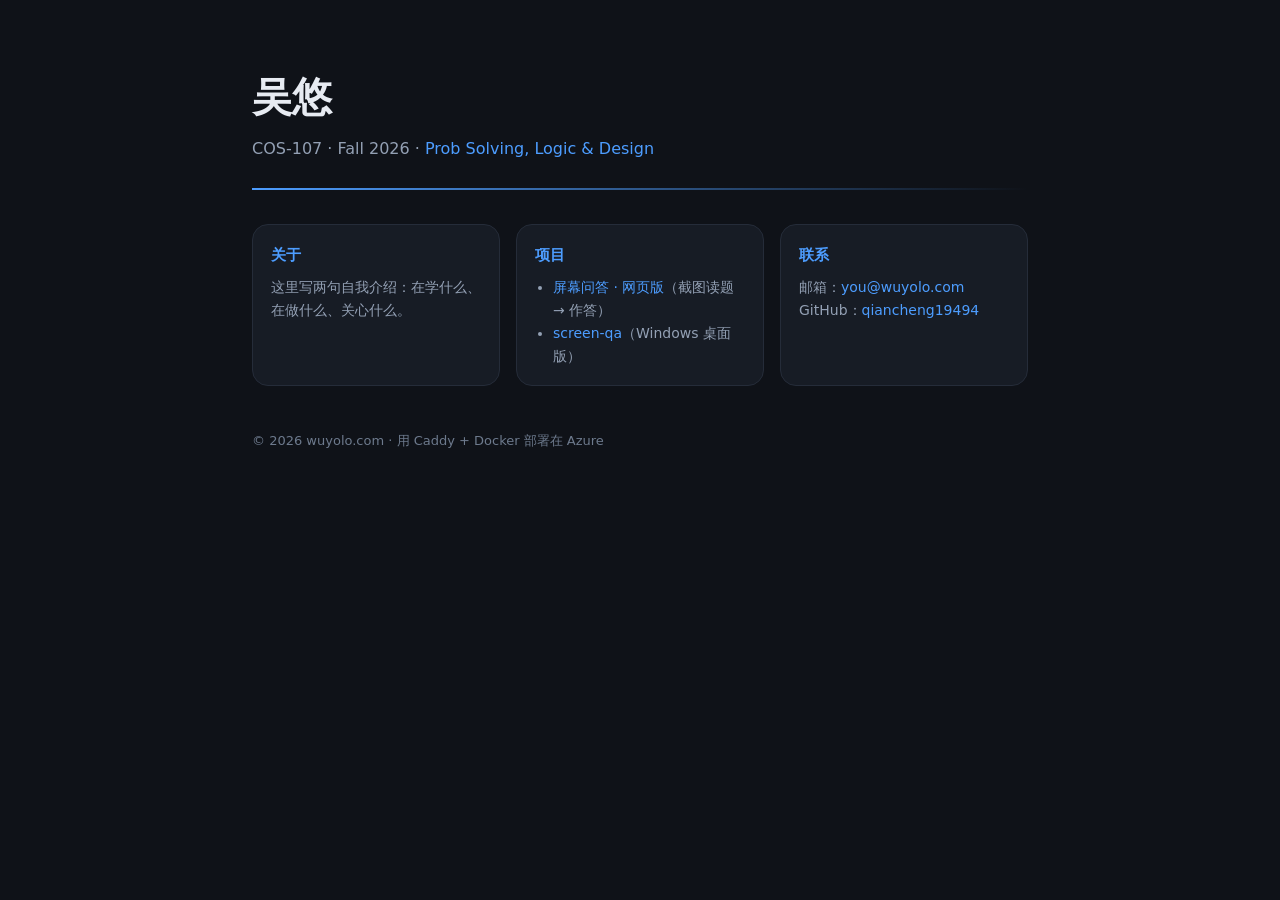
==== server/home/index.html @ 06dce641 "个人主页 + 二级页站点结构" ====
<!doctype html>
<html lang="zh-CN">
<head>
<meta charset="utf-8">
<meta name="viewport" content="width=device-width,initial-scale=1">
<title>吴悠 · 个人主页</title>
<style>
  :root{--bg:#0f1218;--card:#171c25;--line:#252c39;--text:#e7ebf2;--dim:#93a0b4;--accent:#4d9dff}
  *{box-sizing:border-box}
  body{margin:0;background:var(--bg);color:var(--text);
       font:16px/1.65 "Segoe UI","Microsoft YaHei UI",system-ui,sans-serif}
  .wrap{max-width:820px;margin:0 auto;padding:64px 22px 80px}
  h1{font-size:40px;margin:0 0 6px;letter-spacing:-.5px}
  .sub{color:var(--dim);margin:0 0 26px}
  .accent{color:var(--accent)}
  .bar{height:2px;background:linear-gradient(90deg,var(--accent),transparent);margin:26px 0 34px}
  .grid{display:grid;gap:16px;grid-template-columns:repeat(auto-fit,minmax(230px,1fr))}
  .card{background:var(--card);border:1px solid var(--line);border-radius:16px;padding:18px 18px 16px}
  .card h2{font-size:15px;margin:0 0 8px;color:var(--accent);font-weight:600}
  .card p{margin:0;color:var(--dim);font-size:14px}
  ul{margin:8px 0 0;padding-left:18px;color:var(--dim);font-size:14px}
  a{color:var(--accent);text-decoration:none}
  a:hover{text-decoration:underline}
  footer{margin-top:44px;color:#6d7a8d;font-size:13px}
</style>
</head>
<body>
<div class="wrap">
  <h1>吴悠</h1>
  <p class="sub">COS-107 · Fall 2026 · <span class="accent">Prob Solving, Logic &amp; Design</span></p>
  <div class="bar"></div>

  <div class="grid">
    <div class="card">
      <h2>关于</h2>
      <p>这里写两句自我介绍：在学什么、在做什么、关心什么。<br>
      <!-- TODO: 改成你自己的话 --></p>
    </div>
    <div class="card">
      <h2>项目</h2>
      <ul>
        <li><a href="https://q.wuyolo.com/">屏幕问答 · 网页版</a>（截图读题 → 作答）</li>
        <li><a href="https://github.com/qiancheng19494/screen-qa">screen-qa</a>（Windows 桌面版）</li>
        <!-- TODO: 加你自己的项目 -->
      </ul>
    </div>
    <div class="card">
      <h2>联系</h2>
      <p>邮箱：<a href="mailto:you@wuyolo.com">you@wuyolo.com</a><br>
      GitHub：<a href="https://github.com/qiancheng19494">qiancheng19494</a><br>
      <!-- TODO: 换成真实联系方式 --></p>
    </div>
  </div>

  <footer>© <span id="y"></span> wuyolo.com · 用 Caddy + Docker 部署在 Azure</footer>
</div>
<script>document.getElementById('y').textContent = new Date().getFullYear();</script>
</body>
</html>
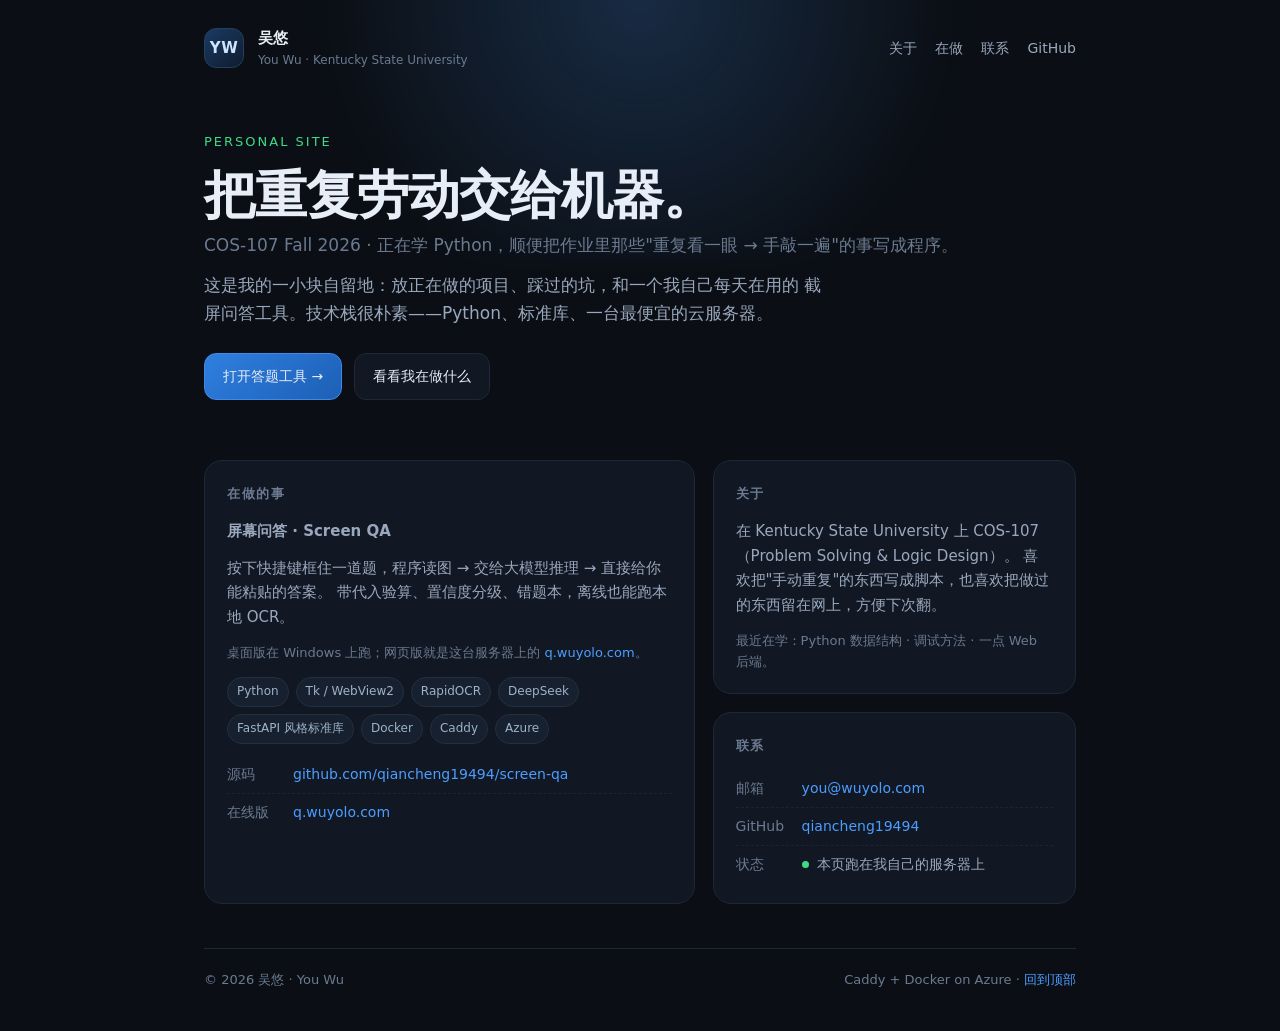
==== commit 4f921659: "home 主页升级" ====
--- a/server/home/index.html
+++ b/server/home/index.html
@@ -1,59 +1,175 @@
-<!doctype html>
-<html lang="zh-CN">
-<head>
-<meta charset="utf-8">
-<meta name="viewport" content="width=device-width,initial-scale=1">
-<title>吴悠 · 个人主页</title>
-<style>
-  :root{--bg:#0f1218;--card:#171c25;--line:#252c39;--text:#e7ebf2;--dim:#93a0b4;--accent:#4d9dff}
-  *{box-sizing:border-box}
-  body{margin:0;background:var(--bg);color:var(--text);
-       font:16px/1.65 "Segoe UI","Microsoft YaHei UI",system-ui,sans-serif}
-  .wrap{max-width:820px;margin:0 auto;padding:64px 22px 80px}
-  h1{font-size:40px;margin:0 0 6px;letter-spacing:-.5px}
-  .sub{color:var(--dim);margin:0 0 26px}
-  .accent{color:var(--accent)}
-  .bar{height:2px;background:linear-gradient(90deg,var(--accent),transparent);margin:26px 0 34px}
-  .grid{display:grid;gap:16px;grid-template-columns:repeat(auto-fit,minmax(230px,1fr))}
-  .card{background:var(--card);border:1px solid var(--line);border-radius:16px;padding:18px 18px 16px}
-  .card h2{font-size:15px;margin:0 0 8px;color:var(--accent);font-weight:600}
-  .card p{margin:0;color:var(--dim);font-size:14px}
-  ul{margin:8px 0 0;padding-left:18px;color:var(--dim);font-size:14px}
-  a{color:var(--accent);text-decoration:none}
-  a:hover{text-decoration:underline}
-  footer{margin-top:44px;color:#6d7a8d;font-size:13px}
-</style>
-</head>
-<body>
-<div class="wrap">
-  <h1>吴悠</h1>
-  <p class="sub">COS-107 · Fall 2026 · <span class="accent">Prob Solving, Logic &amp; Design</span></p>
-  <div class="bar"></div>
-
-  <div class="grid">
-    <div class="card">
-      <h2>关于</h2>
-      <p>这里写两句自我介绍：在学什么、在做什么、关心什么。<br>
-      <!-- TODO: 改成你自己的话 --></p>
-    </div>
-    <div class="card">
-      <h2>项目</h2>
-      <ul>
-        <li><a href="https://q.wuyolo.com/">屏幕问答 · 网页版</a>（截图读题 → 作答）</li>
-        <li><a href="https://github.com/qiancheng19494/screen-qa">screen-qa</a>（Windows 桌面版）</li>
-        <!-- TODO: 加你自己的项目 -->
-      </ul>
-    </div>
-    <div class="card">
-      <h2>联系</h2>
-      <p>邮箱：<a href="mailto:you@wuyolo.com">you@wuyolo.com</a><br>
-      GitHub：<a href="https://github.com/qiancheng19494">qiancheng19494</a><br>
-      <!-- TODO: 换成真实联系方式 --></p>
-    </div>
-  </div>
-
-  <footer>© <span id="y"></span> wuyolo.com · 用 Caddy + Docker 部署在 Azure</footer>
-</div>
-<script>document.getElementById('y').textContent = new Date().getFullYear();</script>
-</body>
-</html>
+<!doctype html>
+<html lang="zh-CN">
+<head>
+<meta charset="utf-8">
+<meta name="viewport" content="width=device-width, initial-scale=1">
+<title>吴悠 · You Wu</title>
+<meta name="description" content="吴悠的个人主页：COS-107 学习记录，和几个把重复劳动交给机器的小工具。">
+<style>
+  :root{
+    --bg:#0b0f15; --card:#111823; --line:#1e2836; --text:#e8eef8;
+    --dim:#9aa8bd; --muted:#6b7a90; --accent:#4d9dff; --green:#3ddc84;
+  }
+  *{box-sizing:border-box}
+  html,body{margin:0;padding:0}
+  body{
+    background:var(--bg); color:var(--text);
+    font:16px/1.65 "Microsoft YaHei UI","Segoe UI",system-ui,-apple-system,sans-serif;
+    -webkit-font-smoothing:antialiased; overflow-x:hidden;
+  }
+  a{color:var(--accent); text-decoration:none}
+  a:hover{text-decoration:underline}
+  .wrap{max-width:920px; margin:0 auto; padding:0 24px}
+  /* 顶部光晕 */
+  .glow{
+    position:fixed; top:-260px; left:50%; transform:translateX(-50%);
+    width:900px; height:520px; pointer-events:none; z-index:0;
+    background:radial-gradient(circle at 50% 50%, rgba(77,157,255,.20), rgba(77,157,255,0) 62%);
+    filter:blur(12px);
+  }
+  header{position:relative; z-index:1; display:flex; align-items:center; gap:14px; padding:26px 0 6px}
+  .mono{
+    width:40px; height:40px; border-radius:12px; flex:0 0 auto;
+    background:linear-gradient(140deg,#1b3a63,#0f1c2e);
+    border:1px solid #24405f; display:grid; place-items:center;
+    font-weight:700; letter-spacing:.5px; color:#cfe4ff; font-size:15px;
+  }
+  .brand strong{display:block; font-size:15px; letter-spacing:.3px}
+  .brand span{display:block; font-size:12px; color:var(--muted)}
+  nav{margin-left:auto; display:flex; gap:18px; font-size:14px}
+  nav a{color:var(--dim)}
+  nav a:hover{color:var(--text); text-decoration:none}
+
+  main{position:relative; z-index:1}
+  .hero{padding:54px 0 34px}
+  .eyebrow{color:var(--green); font-size:13px; letter-spacing:2px; text-transform:uppercase; margin:0 0 14px}
+  h1{font-size:52px; line-height:1.12; margin:0 0 16px; letter-spacing:-1px}
+  h1 small{display:block; font-size:17px; color:var(--muted); letter-spacing:0; margin-top:12px; font-weight:400}
+  .lead{font-size:17px; color:var(--dim); max-width:620px; margin:0 0 26px}
+  .cta{display:flex; flex-wrap:wrap; gap:12px}
+  .btn{
+    display:inline-flex; align-items:center; gap:8px; padding:11px 18px; border-radius:12px;
+    border:1px solid var(--line); background:var(--card); color:var(--text);
+    font-size:14px; transition:transform .15s ease, border-color .15s ease, background .15s ease;
+  }
+  .btn:hover{transform:translateY(-2px); border-color:#2f4a6b; text-decoration:none}
+  .btn.primary{background:linear-gradient(140deg,#2f7fe0,#1d5fb5); border-color:#3f8ae8}
+  .btn.primary:hover{background:linear-gradient(140deg,#3a8cf0,#2569c4)}
+
+  .grid{display:grid; grid-template-columns:1.35fr 1fr; gap:18px; margin:26px 0 10px}
+  .card{
+    background:var(--card); border:1px solid var(--line); border-radius:18px; padding:22px 22px 20px;
+    transition:transform .18s ease, border-color .18s ease;
+  }
+  .card:hover{transform:translateY(-3px); border-color:#2b3f59}
+  .card h2{font-size:13px; letter-spacing:1.6px; text-transform:uppercase; color:var(--muted); margin:0 0 14px}
+  .card p{margin:0 0 12px; color:var(--dim); font-size:15px}
+  .card p:last-child{margin-bottom:0}
+  .proj-title{font-size:18px; font-weight:600; margin:0 0 6px; color:var(--text)}
+  .tags{display:flex; flex-wrap:wrap; gap:7px; margin:14px 0 4px}
+  .tag{
+    font-size:12px; padding:4px 9px; border-radius:999px;
+    background:#16202e; border:1px solid #22303f; color:#9fb2c8;
+  }
+  .links{list-style:none; padding:0; margin:12px 0 0; font-size:14px}
+  .links li{padding:7px 0; border-bottom:1px dashed #1b2532; color:var(--dim)}
+  .links li:last-child{border-bottom:0}
+  .links span{color:var(--muted); display:inline-block; min-width:66px}
+  .links span.dot{min-width:0}
+  .dot{display:inline-block; width:7px; height:7px; border-radius:50%; background:var(--green); margin-right:8px; vertical-align:1px}
+
+  footer{position:relative; z-index:1; margin:44px 0 40px; padding-top:20px; border-top:1px solid var(--line);
+         display:flex; flex-wrap:wrap; gap:10px; color:var(--muted); font-size:13px}
+  footer .right{margin-left:auto}
+  @media (max-width:760px){
+    .grid{grid-template-columns:1fr}
+    h1{font-size:38px}
+    .hero{padding:36px 0 22px}
+    nav{gap:12px; font-size:13px}
+  }
+</style>
+</head>
+<body>
+<div class="glow" id="top"></div>
+
+<div class="wrap">
+  <header>
+    <div class="mono">YW</div>
+    <div class="brand"><strong>吴悠</strong><span>You Wu · Kentucky State University</span></div>
+    <nav>
+      <a href="#about">关于</a>
+      <a href="#work">在做</a>
+      <a href="#contact">联系</a>
+      <a href="https://github.com/qiancheng19494" target="_blank" rel="noopener">GitHub</a>
+    </nav>
+  </header>
+
+  <main>
+    <section class="hero">
+      <p class="eyebrow">Personal site</p>
+      <h1>把重复劳动交给机器。<small>COS-107 Fall 2026 · 正在学 Python，顺便把作业里那些"重复看一眼 → 手敲一遍"的事写成程序。</small></h1>
+      <p class="lead">
+        这是我的一小块自留地：放正在做的项目、踩过的坑，和一个我自己每天在用的
+        截屏问答工具。技术栈很朴素——Python、标准库、一台最便宜的云服务器。
+      </p>
+      <div class="cta">
+        <a class="btn primary" href="https://q.wuyolo.com" target="_blank" rel="noopener">打开答题工具 →</a>
+        <a class="btn" href="#work">看看我在做什么</a>
+      </div>
+    </section>
+
+    <section class="grid">
+      <article class="card" id="work">
+        <h2>在做的事</h2>
+        <p class="proj-title">屏幕问答 · Screen QA</p>
+        <p>
+          按下快捷键框住一道题，程序读图 → 交给大模型推理 → 直接给你能粘贴的答案。
+          带代入验算、置信度分级、错题本，离线也能跑本地 OCR。
+        </p>
+        <p style="font-size:13px;color:var(--muted)">
+          桌面版在 Windows 上跑；网页版就是这台服务器上的
+          <a href="https://q.wuyolo.com" target="_blank" rel="noopener">q.wuyolo.com</a>。
+        </p>
+        <div class="tags">
+          <span class="tag">Python</span><span class="tag">Tk / WebView2</span>
+          <span class="tag">RapidOCR</span><span class="tag">DeepSeek</span>
+          <span class="tag">FastAPI 风格标准库</span><span class="tag">Docker</span>
+          <span class="tag">Caddy</span><span class="tag">Azure</span>
+        </div>
+        <ul class="links">
+          <li><span>源码</span><a href="https://github.com/qiancheng19494/screen-qa" target="_blank" rel="noopener">github.com/qiancheng19494/screen-qa</a></li>
+          <li><span>在线版</span><a href="https://q.wuyolo.com" target="_blank" rel="noopener">q.wuyolo.com</a></li>
+        </ul>
+      </article>
+
+      <div>
+        <article class="card" id="about" style="margin-bottom:18px">
+          <h2>关于</h2>
+          <p>
+            在 Kentucky State University 上 COS-107（Problem Solving &amp; Logic Design）。
+            喜欢把"手动重复"的东西写成脚本，也喜欢把做过的东西留在网上，方便下次翻。
+          </p>
+          <p style="font-size:13px;color:var(--muted)">
+            最近在学：Python 数据结构 · 调试方法 · 一点 Web 后端。
+          </p>
+        </article>
+
+        <article class="card" id="contact">
+          <h2>联系</h2>
+          <ul class="links">
+            <li><span>邮箱</span><a href="mailto:you@wuyolo.com">you@wuyolo.com</a></li>
+            <li><span>GitHub</span><a href="https://github.com/qiancheng19494" target="_blank" rel="noopener">qiancheng19494</a></li>
+            <li><span>状态</span><span class="dot"></span>本页跑在我自己的服务器上</li>
+          </ul>
+        </article>
+      </div>
+    </section>
+  </main>
+
+  <footer>
+    <div>© 2026 吴悠 · You Wu</div>
+    <div class="right">Caddy + Docker on Azure · <a href="#top">回到顶部</a></div>
+  </footer>
+</div>
+</body>
+</html>
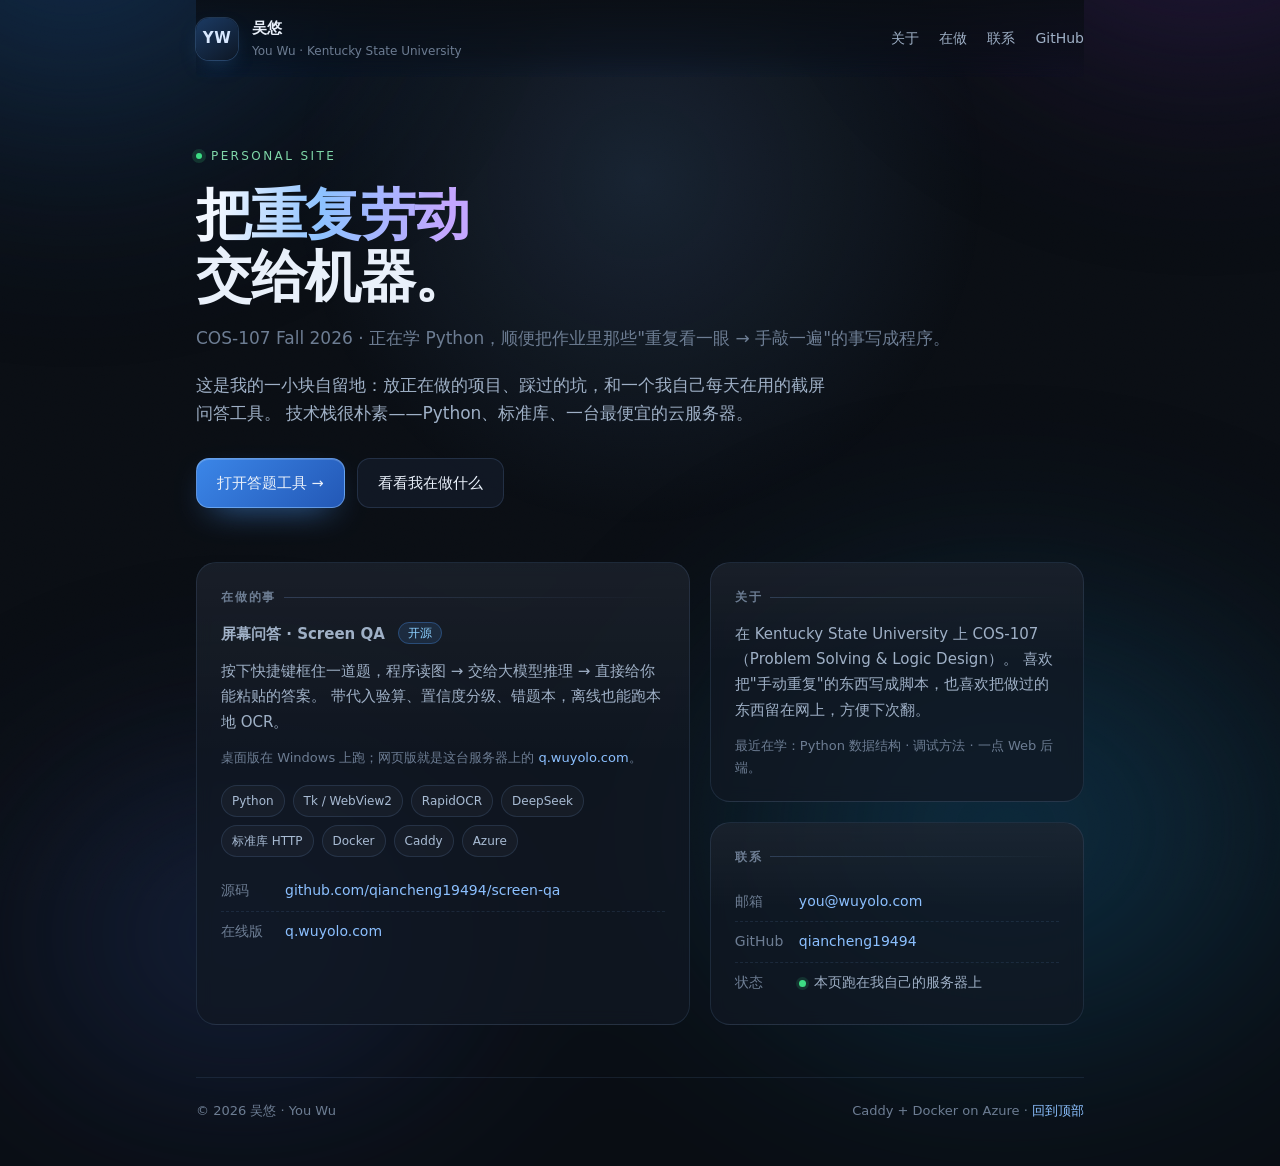
==== commit 3be6b2cf: "home 光晕特效" ====
--- a/server/home/index.html
+++ b/server/home/index.html
@@ -5,92 +5,203 @@
 <meta name="viewport" content="width=device-width, initial-scale=1">
 <title>吴悠 · You Wu</title>
 <meta name="description" content="吴悠的个人主页：COS-107 学习记录，和几个把重复劳动交给机器的小工具。">
+<meta name="theme-color" content="#0b0f15">
 <style>
   :root{
-    --bg:#0b0f15; --card:#111823; --line:#1e2836; --text:#e8eef8;
-    --dim:#9aa8bd; --muted:#6b7a90; --accent:#4d9dff; --green:#3ddc84;
+    --bg:#0a0e14; --card:rgba(17,24,35,.72); --line:rgba(120,160,220,.14);
+    --text:#e9f0fa; --dim:#9fb0c6; --muted:#6d7d93;
+    --accent:#4d9dff; --violet:#a78bfa; --green:#3ddc84;
+    --mx:50vw; --my:20vh;
   }
   *{box-sizing:border-box}
+  html{scroll-behavior:smooth}
   html,body{margin:0;padding:0}
   body{
-    background:var(--bg); color:var(--text);
-    font:16px/1.65 "Microsoft YaHei UI","Segoe UI",system-ui,-apple-system,sans-serif;
-    -webkit-font-smoothing:antialiased; overflow-x:hidden;
-  }
-  a{color:var(--accent); text-decoration:none}
+    background:var(--bg); color:var(--text); overflow-x:hidden;
+    font:16px/1.68 "Microsoft YaHei UI","Segoe UI",system-ui,-apple-system,sans-serif;
+    -webkit-font-smoothing:antialiased; overflow-wrap:anywhere;
+  }
+  a{color:#8cc0ff; text-decoration:none}
   a:hover{text-decoration:underline}
-  .wrap{max-width:920px; margin:0 auto; padding:0 24px}
-  /* 顶部光晕 */
-  .glow{
-    position:fixed; top:-260px; left:50%; transform:translateX(-50%);
-    width:900px; height:520px; pointer-events:none; z-index:0;
-    background:radial-gradient(circle at 50% 50%, rgba(77,157,255,.20), rgba(77,157,255,0) 62%);
-    filter:blur(12px);
-  }
-  header{position:relative; z-index:1; display:flex; align-items:center; gap:14px; padding:26px 0 6px}
+
+  /* ---------- 背景三层：网格光斑 / 光晕 / 噪点 ---------- */
+  .mesh{
+    position:fixed; inset:-25% -15%; z-index:0; pointer-events:none;
+    filter:blur(90px); opacity:.74;
+    background:
+      radial-gradient(36% 40% at 16% 10%, #17406f 0%, transparent 62%),
+      radial-gradient(32% 34% at 84% 6%,  #3a1f5c 0%, transparent 64%),
+      radial-gradient(40% 38% at 72% 78%, #0f405c 0%, transparent 62%),
+      radial-gradient(30% 30% at 26% 86%, #1b2b52 0%, transparent 62%);
+    animation: drift 26s ease-in-out infinite alternate;
+  }
+  @keyframes drift{
+    from{transform:translate3d(-2%,-1%,0) scale(1)}
+    to  {transform:translate3d(2%,2.5%,0) scale(1.08)}
+  }
+  .spot{
+    position:fixed; inset:0; z-index:1; pointer-events:none;
+    background:radial-gradient(560px circle at var(--mx) var(--my),
+               rgba(120,180,255,.13), rgba(120,180,255,0) 62%);
+    transition:background .18s ease-out;
+  }
+  .grain{
+    position:fixed; inset:0; z-index:2; pointer-events:none;
+    opacity:.04; mix-blend-mode:overlay;
+    background-image:url("data:image/svg+xml,%3Csvg xmlns='http://www.w3.org/2000/svg' width='180' height='180'%3E%3Cfilter id='n'%3E%3CfeTurbulence type='fractalNoise' baseFrequency='.9' numOctaves='3' stitchTiles='stitch'/%3E%3C/filter%3E%3Crect width='100%25' height='100%25' filter='url(%23n)'/%3E%3C/svg%3E");
+  }
+
+  .wrap{position:relative; z-index:3; max-width:940px; margin:0 auto; padding:0 26px}
+
+  /* ---------- 顶栏（毛玻璃） ---------- */
+  header{
+    position:sticky; top:0; z-index:6; margin:0; padding:16px 0;
+    display:flex; align-items:center; gap:14px;
+    background:linear-gradient(180deg,rgba(10,14,20,.86),rgba(10,14,20,.45) 70%,transparent);
+    backdrop-filter:blur(14px) saturate(140%);
+    -webkit-backdrop-filter:blur(14px) saturate(140%);
+  }
   .mono{
-    width:40px; height:40px; border-radius:12px; flex:0 0 auto;
-    background:linear-gradient(140deg,#1b3a63,#0f1c2e);
-    border:1px solid #24405f; display:grid; place-items:center;
-    font-weight:700; letter-spacing:.5px; color:#cfe4ff; font-size:15px;
-  }
-  .brand strong{display:block; font-size:15px; letter-spacing:.3px}
+    width:42px; height:42px; border-radius:13px; flex:0 0 auto; display:grid; place-items:center;
+    font-weight:700; font-size:15px; color:#d8e8ff; letter-spacing:.5px;
+    background:linear-gradient(145deg,#1b3a63,#0d1725);
+    box-shadow:0 0 0 1px rgba(122,180,255,.22), 0 8px 24px -12px rgba(77,157,255,.65);
+  }
+  .brand strong{display:block; font-size:15px}
   .brand span{display:block; font-size:12px; color:var(--muted)}
-  nav{margin-left:auto; display:flex; gap:18px; font-size:14px}
-  nav a{color:var(--dim)}
+  nav{margin-left:auto; display:flex; gap:20px; font-size:14px}
+  nav a{color:var(--dim); position:relative}
+  nav a::after{
+    content:""; position:absolute; left:0; right:0; bottom:-5px; height:1px;
+    background:linear-gradient(90deg,var(--accent),var(--violet));
+    transform:scaleX(0); transform-origin:left; transition:transform .25s ease;
+  }
   nav a:hover{color:var(--text); text-decoration:none}
-
-  main{position:relative; z-index:1}
-  .hero{padding:54px 0 34px}
-  .eyebrow{color:var(--green); font-size:13px; letter-spacing:2px; text-transform:uppercase; margin:0 0 14px}
-  h1{font-size:52px; line-height:1.12; margin:0 0 16px; letter-spacing:-1px}
-  h1 small{display:block; font-size:17px; color:var(--muted); letter-spacing:0; margin-top:12px; font-weight:400}
-  .lead{font-size:17px; color:var(--dim); max-width:620px; margin:0 0 26px}
+  nav a:hover::after{transform:scaleX(1)}
+
+  /* ---------- Hero ---------- */
+  .hero{padding:64px 0 40px}
+  .eyebrow{
+    display:inline-flex; align-items:center; gap:9px; margin:0 0 18px;
+    font-size:12px; letter-spacing:2.4px; text-transform:uppercase; color:#7fd6a8;
+  }
+  .eyebrow i{
+    width:6px; height:6px; border-radius:50%; background:var(--green);
+    box-shadow:0 0 0 4px rgba(61,220,132,.16); animation:pulse 2.4s ease-in-out infinite;
+  }
+  @keyframes pulse{0%,100%{box-shadow:0 0 0 4px rgba(61,220,132,.16)}50%{box-shadow:0 0 0 9px rgba(61,220,132,0)}}
+  h1{font-size:56px; line-height:1.1; margin:0 0 18px; letter-spacing:-1.5px; font-weight:800}
+  h1 .grad{
+    background:linear-gradient(94deg,#f2f7ff 8%,#8dc2ff 46%,#c4a6ff 92%);
+    -webkit-background-clip:text; background-clip:text; color:transparent;
+  }
+  h1 small{display:block; margin-top:16px; font-size:17px; font-weight:400;
+           letter-spacing:0; line-height:1.7; color:var(--muted)}
+  .lead{font-size:17px; color:var(--dim); max-width:640px; margin:0 0 30px}
   .cta{display:flex; flex-wrap:wrap; gap:12px}
+
   .btn{
-    display:inline-flex; align-items:center; gap:8px; padding:11px 18px; border-radius:12px;
-    border:1px solid var(--line); background:var(--card); color:var(--text);
-    font-size:14px; transition:transform .15s ease, border-color .15s ease, background .15s ease;
-  }
-  .btn:hover{transform:translateY(-2px); border-color:#2f4a6b; text-decoration:none}
-  .btn.primary{background:linear-gradient(140deg,#2f7fe0,#1d5fb5); border-color:#3f8ae8}
-  .btn.primary:hover{background:linear-gradient(140deg,#3a8cf0,#2569c4)}
-
-  .grid{display:grid; grid-template-columns:1.35fr 1fr; gap:18px; margin:26px 0 10px}
+    position:relative; display:inline-flex; align-items:center; gap:8px; overflow:hidden;
+    padding:12px 20px; border-radius:13px; font-size:14.5px; color:var(--text);
+    background:rgba(19,27,40,.8); border:1px solid rgba(120,160,220,.18);
+    transition:transform .18s ease, border-color .18s ease, box-shadow .18s ease;
+  }
+  .btn::after{
+    content:""; position:absolute; top:0; bottom:0; left:-60%; width:45%;
+    background:linear-gradient(100deg,transparent,rgba(255,255,255,.22),transparent);
+    transform:skewX(-18deg); transition:left .55s ease;
+  }
+  .btn:hover{transform:translateY(-2px); border-color:rgba(140,190,255,.42); text-decoration:none}
+  .btn:hover::after{left:120%}
+  .btn.primary{
+    background:linear-gradient(135deg,#3b86e8,#2358b6); border-color:rgba(150,200,255,.5);
+    box-shadow:0 12px 34px -16px rgba(77,157,255,.9), inset 0 1px 0 rgba(255,255,255,.16);
+  }
+  .btn.primary:hover{box-shadow:0 18px 44px -16px rgba(77,157,255,1)}
+
+  /* ---------- 卡片（内光晕 + 渐变描边） ---------- */
+  .grid{display:grid; grid-template-columns:1.32fr 1fr; gap:20px; margin:14px 0 8px; min-width:0}
+  .grid > *{min-width:0}
   .card{
-    background:var(--card); border:1px solid var(--line); border-radius:18px; padding:22px 22px 20px;
-    transition:transform .18s ease, border-color .18s ease;
-  }
-  .card:hover{transform:translateY(-3px); border-color:#2b3f59}
-  .card h2{font-size:13px; letter-spacing:1.6px; text-transform:uppercase; color:var(--muted); margin:0 0 14px}
+    min-width:0; position:relative; isolation:isolate; overflow:hidden;
+    background:linear-gradient(180deg,rgba(255,255,255,.045),rgba(255,255,255,0) 42%), var(--card);
+    border-radius:20px; padding:24px 24px 22px;
+    border:1px solid var(--line);
+    backdrop-filter:blur(8px); -webkit-backdrop-filter:blur(8px);
+    transition:transform .2s ease, border-color .2s ease, box-shadow .2s ease;
+  }
+  .card > *{position:relative; z-index:1}
+  .card::before{
+    content:""; position:absolute; inset:0; z-index:0; border-radius:inherit; opacity:0;
+    background:radial-gradient(320px circle at var(--cx,50%) var(--cy,0%),
+               rgba(120,180,255,.16), transparent 68%);
+    transition:opacity .3s ease;
+  }
+  .card:hover{transform:translateY(-4px); border-color:rgba(130,180,255,.32);
+              box-shadow:0 26px 60px -34px rgba(77,157,255,.55)}
+  .card:hover::before{opacity:1}
+
+  .card h2{
+    font-size:12px; letter-spacing:1.8px; text-transform:uppercase; color:var(--muted);
+    margin:0 0 15px; display:flex; align-items:center; gap:8px;
+  }
+  .card h2::after{content:""; flex:1; height:1px;
+                  background:linear-gradient(90deg,rgba(120,160,220,.25),transparent)}
   .card p{margin:0 0 12px; color:var(--dim); font-size:15px}
   .card p:last-child{margin-bottom:0}
-  .proj-title{font-size:18px; font-weight:600; margin:0 0 6px; color:var(--text)}
-  .tags{display:flex; flex-wrap:wrap; gap:7px; margin:14px 0 4px}
+  .proj-title{font-size:19px; font-weight:700; color:var(--text); margin:0 0 8px}
+  .proj-title em{
+    font-style:normal; font-size:12px; font-weight:500; color:#8cd0ff;
+    padding:3px 9px; margin-left:8px; border-radius:999px;
+    background:rgba(77,157,255,.12); border:1px solid rgba(77,157,255,.3); vertical-align:2px;
+  }
+  .tags{display:flex; flex-wrap:wrap; gap:8px; margin:16px 0 6px}
   .tag{
-    font-size:12px; padding:4px 9px; border-radius:999px;
-    background:#16202e; border:1px solid #22303f; color:#9fb2c8;
-  }
-  .links{list-style:none; padding:0; margin:12px 0 0; font-size:14px}
-  .links li{padding:7px 0; border-bottom:1px dashed #1b2532; color:var(--dim)}
+    font-size:12px; padding:5px 10px; border-radius:999px; color:#a9bcd4;
+    background:rgba(255,255,255,.03); border:1px solid rgba(120,160,220,.16);
+    transition:color .18s, border-color .18s, background .18s;
+  }
+  .card:hover .tag{color:#cfe2fa; border-color:rgba(130,180,255,.28)}
+  .links a{word-break:break-all; overflow-wrap:anywhere}
+  .links{list-style:none; padding:0; margin:14px 0 0; font-size:14px}
+  .links li{padding:8px 0; border-bottom:1px dashed rgba(120,160,220,.13); color:var(--dim)}
   .links li:last-child{border-bottom:0}
-  .links span{color:var(--muted); display:inline-block; min-width:66px}
-  .links span.dot{min-width:0}
-  .dot{display:inline-block; width:7px; height:7px; border-radius:50%; background:var(--green); margin-right:8px; vertical-align:1px}
-
-  footer{position:relative; z-index:1; margin:44px 0 40px; padding-top:20px; border-top:1px solid var(--line);
-         display:flex; flex-wrap:wrap; gap:10px; color:var(--muted); font-size:13px}
+  .links span.k{color:var(--muted); display:inline-block; min-width:64px}
+  .links span.dot{min-width:0; display:inline-block; width:7px; height:7px;
+                  border-radius:50%; background:var(--green); margin-right:8px;
+                  box-shadow:0 0 0 3px rgba(61,220,132,.14)}
+
+  /* 小卡的堆叠 */
+  .stack{display:grid; gap:20px; align-content:start}
+
+  footer{
+    display:flex; flex-wrap:wrap; gap:10px; margin:52px 0 44px; padding-top:22px;
+    border-top:1px solid rgba(120,160,220,.12); color:var(--muted); font-size:13px;
+  }
   footer .right{margin-left:auto}
-  @media (max-width:760px){
+
+  /* ---------- 滚动入场 ---------- */
+  .reveal{opacity:0; transform:translateY(16px);
+          transition:opacity .7s cubic-bezier(.2,.7,.2,1), transform .7s cubic-bezier(.2,.7,.2,1)}
+  .reveal.in{opacity:1; transform:none}
+
+  @media (max-width:780px){
     .grid{grid-template-columns:1fr}
     h1{font-size:38px}
-    .hero{padding:36px 0 22px}
-    nav{gap:12px; font-size:13px}
+    .hero{padding:40px 0 26px}
+    nav{gap:14px; font-size:13px}
+  }
+  @media (prefers-reduced-motion:reduce){
+    .mesh,.eyebrow i{animation:none}
+    .reveal{opacity:1; transform:none; transition:none}
+    .spot{display:none}
   }
 </style>
 </head>
 <body>
-<div class="glow" id="top"></div>
+<div class="mesh"></div>
+<div class="spot"></div>
+<div class="grain"></div>
 
 <div class="wrap">
   <header>
@@ -106,22 +217,24 @@
 
   <main>
     <section class="hero">
-      <p class="eyebrow">Personal site</p>
-      <h1>把重复劳动交给机器。<small>COS-107 Fall 2026 · 正在学 Python，顺便把作业里那些"重复看一眼 → 手敲一遍"的事写成程序。</small></h1>
-      <p class="lead">
-        这是我的一小块自留地：放正在做的项目、踩过的坑，和一个我自己每天在用的
-        截屏问答工具。技术栈很朴素——Python、标准库、一台最便宜的云服务器。
+      <p class="eyebrow reveal"><i></i>Personal site</p>
+      <h1 class="reveal"><span class="grad">把重复劳动</span><br class="br">交给机器。
+        <small>COS-107 Fall 2026 · 正在学 Python，顺便把作业里那些"重复看一眼 → 手敲一遍"的事写成程序。</small>
+      </h1>
+      <p class="lead reveal">
+        这是我的一小块自留地：放正在做的项目、踩过的坑，和一个我自己每天在用的截屏问答工具。
+        技术栈很朴素——Python、标准库、一台最便宜的云服务器。
       </p>
-      <div class="cta">
+      <div class="cta reveal">
         <a class="btn primary" href="https://q.wuyolo.com" target="_blank" rel="noopener">打开答题工具 →</a>
         <a class="btn" href="#work">看看我在做什么</a>
       </div>
     </section>
 
     <section class="grid">
-      <article class="card" id="work">
+      <article class="card reveal" id="work">
         <h2>在做的事</h2>
-        <p class="proj-title">屏幕问答 · Screen QA</p>
+        <p class="proj-title">屏幕问答 · Screen QA <em>开源</em></p>
         <p>
           按下快捷键框住一道题，程序读图 → 交给大模型推理 → 直接给你能粘贴的答案。
           带代入验算、置信度分级、错题本，离线也能跑本地 OCR。
@@ -133,17 +246,17 @@
         <div class="tags">
           <span class="tag">Python</span><span class="tag">Tk / WebView2</span>
           <span class="tag">RapidOCR</span><span class="tag">DeepSeek</span>
-          <span class="tag">FastAPI 风格标准库</span><span class="tag">Docker</span>
+          <span class="tag">标准库 HTTP</span><span class="tag">Docker</span>
           <span class="tag">Caddy</span><span class="tag">Azure</span>
         </div>
         <ul class="links">
-          <li><span>源码</span><a href="https://github.com/qiancheng19494/screen-qa" target="_blank" rel="noopener">github.com/qiancheng19494/screen-qa</a></li>
-          <li><span>在线版</span><a href="https://q.wuyolo.com" target="_blank" rel="noopener">q.wuyolo.com</a></li>
+          <li><span class="k">源码</span><a href="https://github.com/qiancheng19494/screen-qa" target="_blank" rel="noopener">github.com/qiancheng19494/screen-qa</a></li>
+          <li><span class="k">在线版</span><a href="https://q.wuyolo.com" target="_blank" rel="noopener">q.wuyolo.com</a></li>
         </ul>
       </article>
 
-      <div>
-        <article class="card" id="about" style="margin-bottom:18px">
+      <div class="stack">
+        <article class="card reveal" id="about">
           <h2>关于</h2>
           <p>
             在 Kentucky State University 上 COS-107（Problem Solving &amp; Logic Design）。
@@ -154,12 +267,12 @@
           </p>
         </article>
 
-        <article class="card" id="contact">
+        <article class="card reveal" id="contact">
           <h2>联系</h2>
           <ul class="links">
-            <li><span>邮箱</span><a href="mailto:you@wuyolo.com">you@wuyolo.com</a></li>
-            <li><span>GitHub</span><a href="https://github.com/qiancheng19494" target="_blank" rel="noopener">qiancheng19494</a></li>
-            <li><span>状态</span><span class="dot"></span>本页跑在我自己的服务器上</li>
+            <li><span class="k">邮箱</span><a href="mailto:you@wuyolo.com">you@wuyolo.com</a></li>
+            <li><span class="k">GitHub</span><a href="https://github.com/qiancheng19494" target="_blank" rel="noopener">qiancheng19494</a></li>
+            <li><span class="k">状态</span><span class="dot"></span>本页跑在我自己的服务器上</li>
           </ul>
         </article>
       </div>
@@ -171,5 +284,45 @@
     <div class="right">Caddy + Docker on Azure · <a href="#top">回到顶部</a></div>
   </footer>
 </div>
+
+<script>
+(function () {
+  var root = document.documentElement;
+  var reduce = matchMedia('(prefers-reduced-motion: reduce)').matches;
+
+  // 1) 全局光斑跟随鼠标
+  if (!reduce) {
+    addEventListener('pointermove', function (e) {
+      root.style.setProperty('--mx', e.clientX + 'px');
+      root.style.setProperty('--my', e.clientY + 'px');
+    }, { passive: true });
+  }
+
+  // 2) 卡片内光晕跟随
+  document.querySelectorAll('.card').forEach(function (c) {
+    c.addEventListener('pointermove', function (e) {
+      var r = c.getBoundingClientRect();
+      c.style.setProperty('--cx', (e.clientX - r.left) + 'px');
+      c.style.setProperty('--cy', (e.clientY - r.top) + 'px');
+    }, { passive: true });
+  });
+
+  // 3) 滚动渐入
+  var items = document.querySelectorAll('.reveal');
+  if (!('IntersectionObserver' in window) || reduce) {
+    items.forEach(function (el) { el.classList.add('in'); });
+  } else {
+    var io = new IntersectionObserver(function (entries) {
+      entries.forEach(function (en) {
+        if (en.isIntersecting) { en.target.classList.add('in'); io.unobserve(en.target); }
+      });
+    }, { threshold: 0.12, rootMargin: '0px 0px -8% 0px' });
+    items.forEach(function (el, i) {
+      el.style.transitionDelay = Math.min(i * 70, 320) + 'ms';
+      io.observe(el);
+    });
+  }
+})();
+</script>
 </body>
 </html>
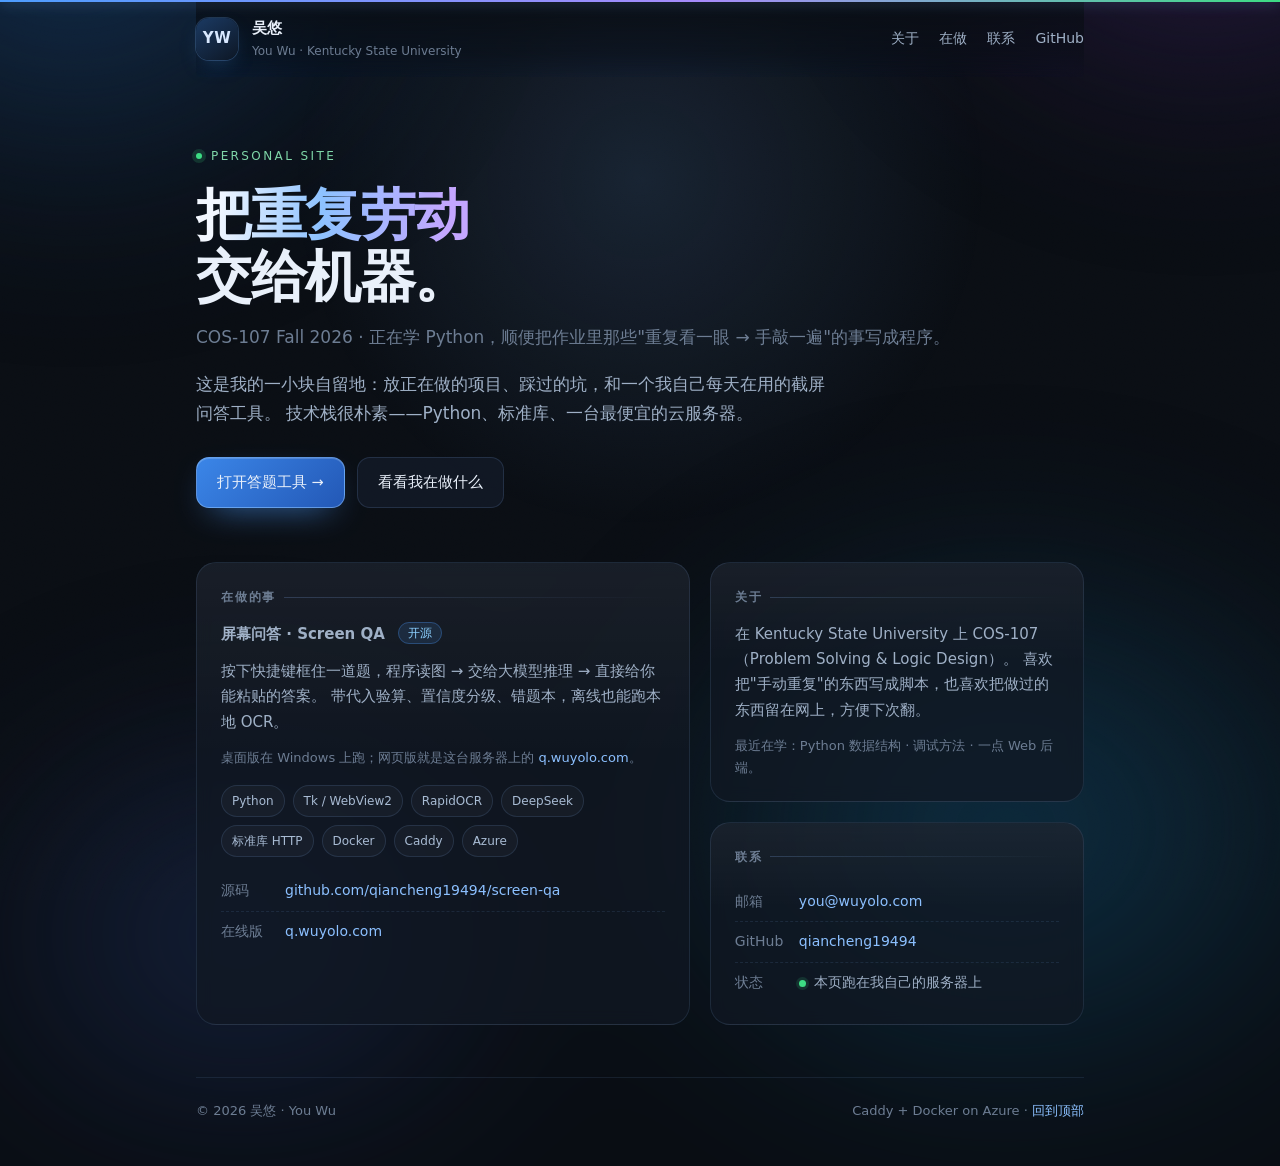
==== commit f6f4d517: "home 进度条+视差" ====
--- a/server/home/index.html
+++ b/server/home/index.html
@@ -180,6 +180,21 @@
   }
   footer .right{margin-left:auto}
 
+
+  /* ---------- 顶部滚动进度条 ---------- */
+  .progress{position:fixed; top:0; left:0; right:0; height:2px; z-index:9; pointer-events:none}
+  .progress i{display:block; height:100%; width:100%; transform:scaleX(var(--p,0));
+    transform-origin:0 50%;
+    background:linear-gradient(90deg,#4d9dff,#a78bfa 55%,#3ddc84);
+    box-shadow:0 0 14px rgba(120,180,255,.75)}
+  /* 支持滚动驱动动画的浏览器：纯 CSS 跟随滚动，不依赖 JS */
+  @supports (animation-timeline: scroll()) {
+    .progress i{transform:none; animation:grow linear both; animation-timeline:scroll(root block)}
+    @keyframes grow{from{transform:scaleX(0)}to{transform:scaleX(1)}}
+  }
+  /* ---------- Hero 视差 ---------- */
+  .hero-inner{will-change:transform,opacity}
+
   /* ---------- 滚动入场 ---------- */
   .reveal{opacity:0; transform:translateY(16px);
           transition:opacity .7s cubic-bezier(.2,.7,.2,1), transform .7s cubic-bezier(.2,.7,.2,1)}
@@ -199,6 +214,7 @@
 </style>
 </head>
 <body>
+<div class="progress"><i></i></div>
 <div class="mesh"></div>
 <div class="spot"></div>
 <div class="grain"></div>
@@ -216,7 +232,7 @@
   </header>
 
   <main>
-    <section class="hero">
+    <section class="hero"><div class="hero-inner">
       <p class="eyebrow reveal"><i></i>Personal site</p>
       <h1 class="reveal"><span class="grad">把重复劳动</span><br class="br">交给机器。
         <small>COS-107 Fall 2026 · 正在学 Python，顺便把作业里那些"重复看一眼 → 手敲一遍"的事写成程序。</small>
@@ -228,6 +244,7 @@
       <div class="cta reveal">
         <a class="btn primary" href="https://q.wuyolo.com" target="_blank" rel="noopener">打开答题工具 →</a>
         <a class="btn" href="#work">看看我在做什么</a>
+      </div>
       </div>
     </section>
 
@@ -322,6 +339,34 @@
       io.observe(el);
     });
   }
+
+  // 4) 顶部进度条 + Hero 视差
+  var bar = document.querySelector('.progress i');
+  var hero = document.querySelector('.hero-inner');
+  var ticking = false;
+  function onScroll() {
+    var h = document.documentElement;
+    var max = h.scrollHeight - h.clientHeight;
+    var pct = max > 0 ? (h.scrollTop / max) * 100 : 0;
+    if (bar) bar.style.setProperty('--p', (pct / 100).toFixed(4));
+    if (hero && !reduce) {
+      var y = Math.min(h.scrollTop, 620);
+      hero.style.transform = 'translate3d(0,' + (y * 0.16).toFixed(1) + 'px,0)';
+      hero.style.opacity = String(Math.max(0.25, 1 - y / 760));
+      hero.style.filter = y > 40 ? 'blur(' + Math.min(1.2, (y - 40) / 420).toFixed(2) + 'px)' : 'none';
+    }
+    ticking = false;
+  }
+  function ask() { if (!ticking) { ticking = true; requestAnimationFrame(onScroll); } }
+  addEventListener('scroll', ask, { passive: true });
+  addEventListener('resize', ask, { passive: true });
+  onScroll();
+
+  // 预览用：?demo=1 时把进度条与视差摆到 65%，方便截图核对
+  if (location.search.indexOf('demo=1') >= 0) {
+    if (bar) { bar.style.setProperty('--p', '0.65'); bar.style.animation = 'none'; }
+    if (hero) { hero.style.transform = 'translate3d(0,26px,0)'; hero.style.opacity = '0.92'; }
+  }
 })();
 </script>
 </body>
